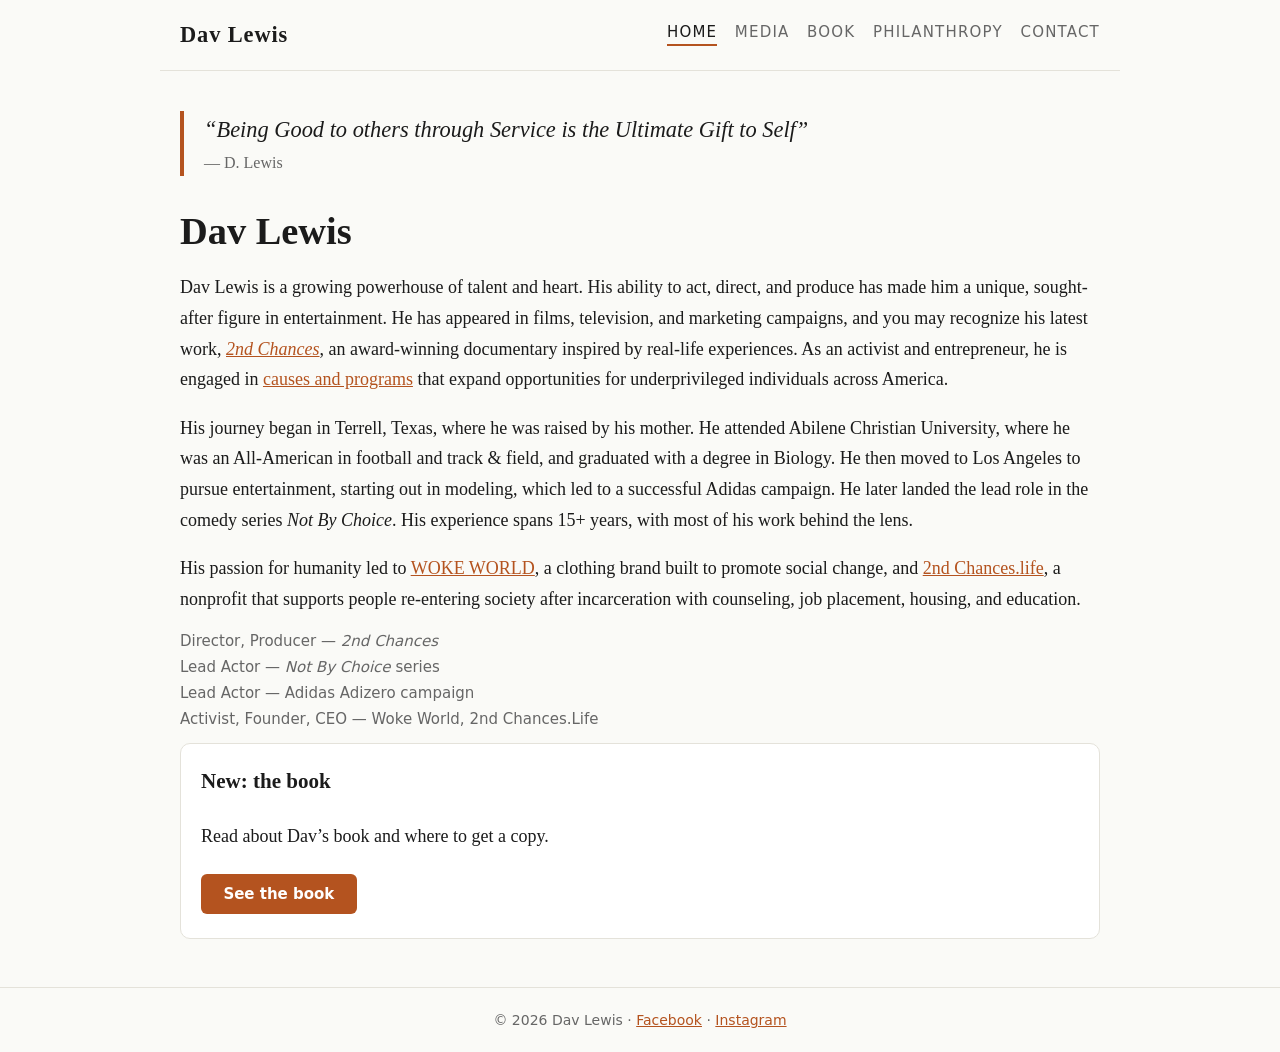
==== index.html @ 95f05211 "first commit" ====
<!DOCTYPE html>
<html lang="en">
<head>
<meta charset="utf-8">
<meta name="viewport" content="width=device-width, initial-scale=1">
<title>Home | Dav Lewis</title>
<meta name="description" content="Dav Lewis is an actor, director, producer, activist. Founder of Woke World and nonprofit 2ndchances.life">
<link rel="stylesheet" href="style.css">
</head>
<body>
<header>
<a class="brand" href="index.html">Dav Lewis</a>
<nav>
<a href="index.html" aria-current="page">Home</a>
<a href="media.html">Media</a>
<a href="book.html">Book</a>
<a href="philanthropy.html">Philanthropy</a>
<a href="contact.html">Contact</a>
</nav>
</header>
<main>
<blockquote>“Being Good to others through Service is the Ultimate Gift to Self”<cite>— D. Lewis</cite></blockquote>
<h1>Dav Lewis</h1>
<p>Dav Lewis is a growing powerhouse of talent and heart. His ability to act, direct, and produce has made him a unique, sought-after figure in entertainment. He has appeared in films, television, and marketing campaigns, and you may recognize his latest work, <a href="https://www.davlewis.com/video"><em>2nd Chances</em></a>, an award-winning documentary inspired by real-life experiences. As an activist and entrepreneur, he is engaged in <a href="philanthropy.html">causes and programs</a> that expand opportunities for underprivileged individuals across America.</p>
<p>His journey began in Terrell, Texas, where he was raised by his mother. He attended Abilene Christian University, where he was an All-American in football and track &amp; field, and graduated with a degree in Biology. He then moved to Los Angeles to pursue entertainment, starting out in modeling, which led to a successful Adidas campaign. He later landed the lead role in the comedy series <em>Not By Choice</em>. His experience spans 15+ years, with most of his work behind the lens.</p>
<p>His passion for humanity led to <a href="https://www.wokeworld.com">WOKE WORLD</a>, a clothing brand built to promote social change, and <a href="https://www.2ndchances.life">2nd Chances.life</a>, a nonprofit that supports people re-entering society after incarceration with counseling, job placement, housing, and education.</p>
<ul class="roles">
<li>Director, Producer — <em>2nd Chances</em></li>
<li>Lead Actor — <em>Not By Choice</em> series</li>
<li>Lead Actor — Adidas Adizero campaign</li>
<li>Activist, Founder, CEO — Woke World, 2nd Chances.Life</li>
</ul>
<div class="card"><h3>New: the book</h3><p>Read about Dav’s book and where to get a copy.</p><a class="btn" href="book.html">See the book</a></div>
</main>
<footer>© <script>document.write(new Date().getFullYear())</script> Dav Lewis · <a href="https://www.facebook.com/1055900717862906">Facebook</a> · <a href="https://instagram.com/dav.lewis.official">Instagram</a></footer>
</body>
</html>
---- style.css ----
:root{--bg:#fafaf7;--fg:#1b1b1b;--muted:#666;--accent:#b4531f;--card:#fff;--line:#e4e2da}
@media (prefers-color-scheme:dark){:root{--bg:#141414;--fg:#f0eee8;--muted:#a09d95;--accent:#e08a57;--card:#1d1d1d;--line:#2d2d2d}}
*{box-sizing:border-box}
body{margin:0;background:var(--bg);color:var(--fg);font:18px/1.7 Georgia,"Times New Roman",serif}
a{color:var(--accent)}
header{border-bottom:1px solid var(--line);padding:1rem 1.25rem;display:flex;flex-wrap:wrap;gap:.75rem 2rem;align-items:center;justify-content:space-between;max-width:960px;margin:auto}
.brand{font-size:1.4rem;font-weight:bold;letter-spacing:.04em;text-decoration:none;color:var(--fg)}
nav{display:flex;flex-wrap:wrap;gap:1.1rem;font:15px/1 system-ui,sans-serif;text-transform:uppercase;letter-spacing:.08em}
nav a{text-decoration:none;color:var(--muted);padding-bottom:4px}
nav a:hover,nav a[aria-current]{color:var(--fg);border-bottom:2px solid var(--accent)}
main{max-width:960px;margin:auto;padding:2.5rem 1.25rem 3rem}
h1,h2{line-height:1.2}
h1{font-size:2.4rem;margin:0 0 1rem}
blockquote{margin:0 0 2rem;padding-left:1.25rem;border-left:4px solid var(--accent);font-size:1.4rem;font-style:italic}
blockquote cite{display:block;font-size:1rem;color:var(--muted);font-style:normal}
.roles{list-style:none;padding:0;display:grid;gap:.5rem;font:15px system-ui,sans-serif;color:var(--muted)}
.cards{display:grid;gap:1.25rem;grid-template-columns:repeat(auto-fit,minmax(260px,1fr));margin:1.5rem 0}
.card{background:var(--card);border:1px solid var(--line);border-radius:10px;padding:1.25rem}
.card h3{margin-top:0}
.book{display:grid;gap:2rem;grid-template-columns:minmax(0,280px) 1fr;align-items:start}
.cover{aspect-ratio:2/3;width:100%;border-radius:6px;background:linear-gradient(135deg,var(--accent),#3a2a20);color:#fff;display:flex;align-items:center;justify-content:center;text-align:center;padding:1rem;font-size:1.4rem;box-shadow:0 8px 24px rgba(0,0,0,.25)}
img.cover{object-fit:cover;padding:0}
.btn{display:inline-block;background:var(--accent);color:#fff;text-decoration:none;padding:.7rem 1.4rem;border-radius:6px;font:600 15px system-ui,sans-serif;margin:.25rem .5rem .25rem 0}
.btn.alt{background:transparent;color:var(--accent);border:2px solid var(--accent)}
.meta{font:15px system-ui,sans-serif;color:var(--muted)}
footer{border-top:1px solid var(--line);text-align:center;padding:1.5rem;font:14px system-ui,sans-serif;color:var(--muted)}
@media(max-width:700px){.book{grid-template-columns:1fr}.cover{max-width:240px}}
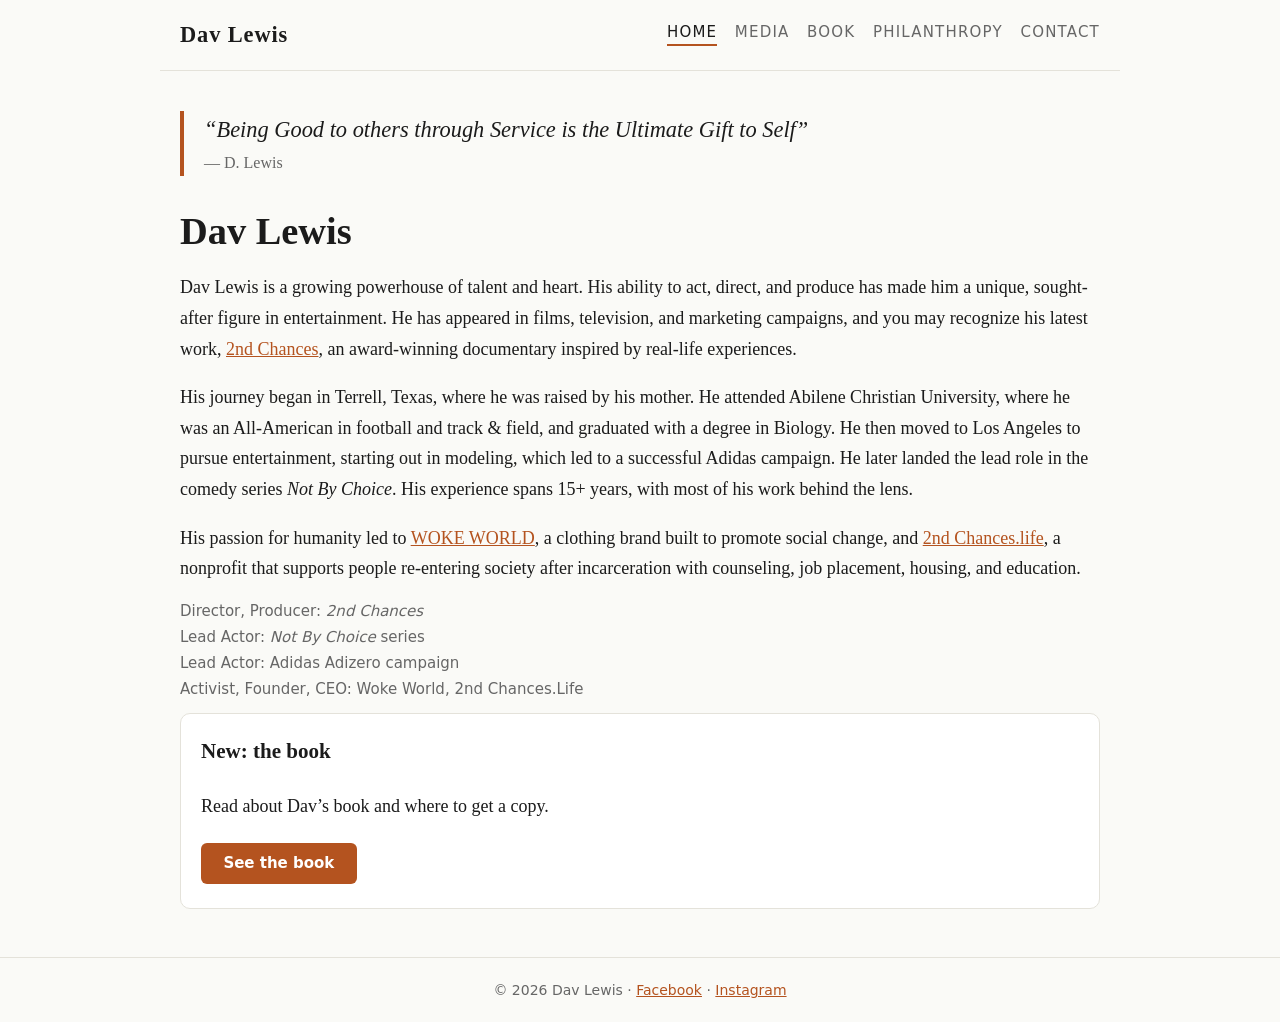
==== commit 8e878d21: "updated files" ====
--- a/index.html
+++ b/index.html
@@ -7,31 +7,11 @@
 <meta name="description" content="Dav Lewis is an actor, director, producer, activist. Founder of Woke World and nonprofit 2ndchances.life">
 <link rel="stylesheet" href="style.css">
 </head>
-<body>
-<header>
-<a class="brand" href="index.html">Dav Lewis</a>
-<nav>
-<a href="index.html" aria-current="page">Home</a>
-<a href="media.html">Media</a>
-<a href="book.html">Book</a>
-<a href="philanthropy.html">Philanthropy</a>
-<a href="contact.html">Contact</a>
-</nav>
-</header>
-<main>
-<blockquote>“Being Good to others through Service is the Ultimate Gift to Self”<cite>— D. Lewis</cite></blockquote>
-<h1>Dav Lewis</h1>
-<p>Dav Lewis is a growing powerhouse of talent and heart. His ability to act, direct, and produce has made him a unique, sought-after figure in entertainment. He has appeared in films, television, and marketing campaigns, and you may recognize his latest work, <a href="https://www.davlewis.com/video"><em>2nd Chances</em></a>, an award-winning documentary inspired by real-life experiences. As an activist and entrepreneur, he is engaged in <a href="philanthropy.html">causes and programs</a> that expand opportunities for underprivileged individuals across America.</p>
-<p>His journey began in Terrell, Texas, where he was raised by his mother. He attended Abilene Christian University, where he was an All-American in football and track &amp; field, and graduated with a degree in Biology. He then moved to Los Angeles to pursue entertainment, starting out in modeling, which led to a successful Adidas campaign. He later landed the lead role in the comedy series <em>Not By Choice</em>. His experience spans 15+ years, with most of his work behind the lens.</p>
-<p>His passion for humanity led to <a href="https://www.wokeworld.com">WOKE WORLD</a>, a clothing brand built to promote social change, and <a href="https://www.2ndchances.life">2nd Chances.life</a>, a nonprofit that supports people re-entering society after incarceration with counseling, job placement, housing, and education.</p>
-<ul class="roles">
-<li>Director, Producer — <em>2nd Chances</em></li>
-<li>Lead Actor — <em>Not By Choice</em> series</li>
-<li>Lead Actor — Adidas Adizero campaign</li>
-<li>Activist, Founder, CEO — Woke World, 2nd Chances.Life</li>
-</ul>
-<div class="card"><h3>New: the book</h3><p>Read about Dav’s book and where to get a copy.</p><a class="btn" href="book.html">See the book</a></div>
-</main>
-<footer>© <script>document.write(new Date().getFullYear())</script> Dav Lewis · <a href="https://www.facebook.com/1055900717862906">Facebook</a> · <a href="https://instagram.com/dav.lewis.official">Instagram</a></footer>
+<body data-page="home">
+<header></header>
+<main></main>
+<footer></footer>
+<script src="content.js"></script>
+<script src="site.js"></script>
 </body>
 </html>
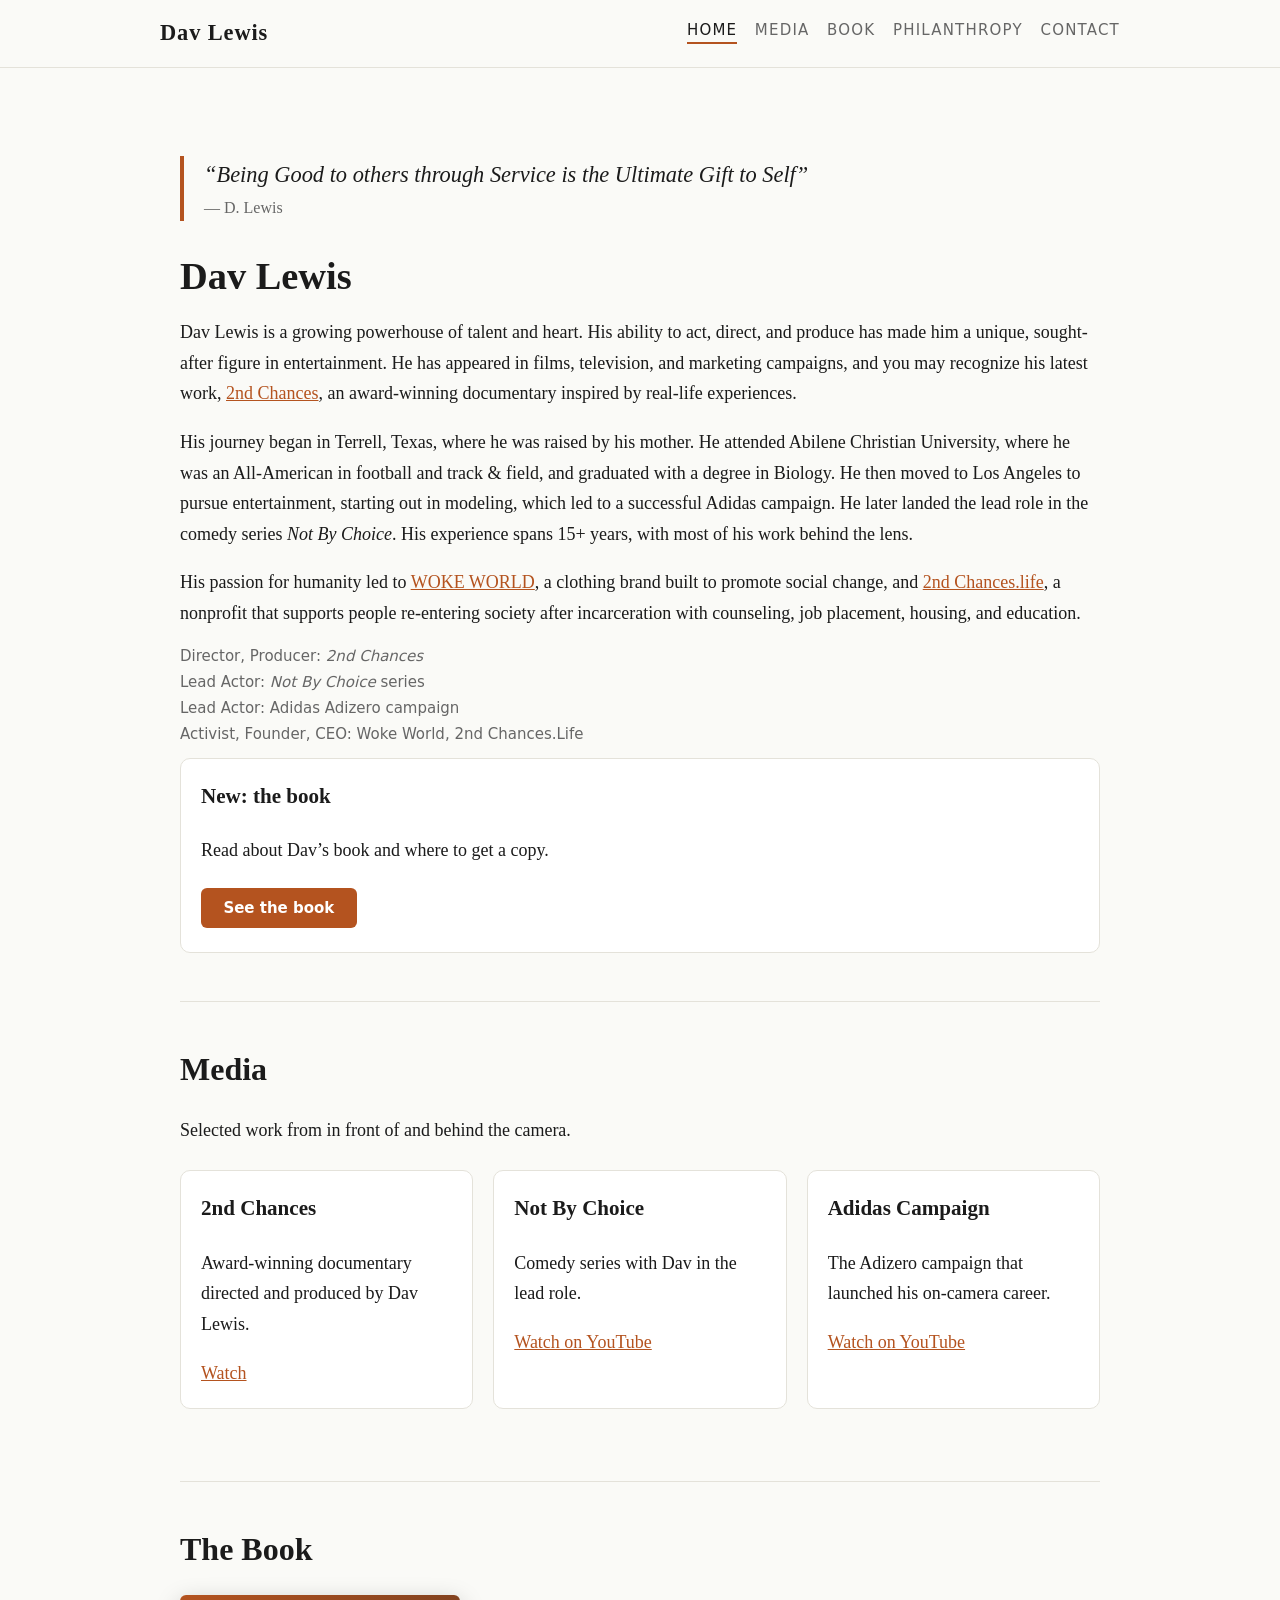
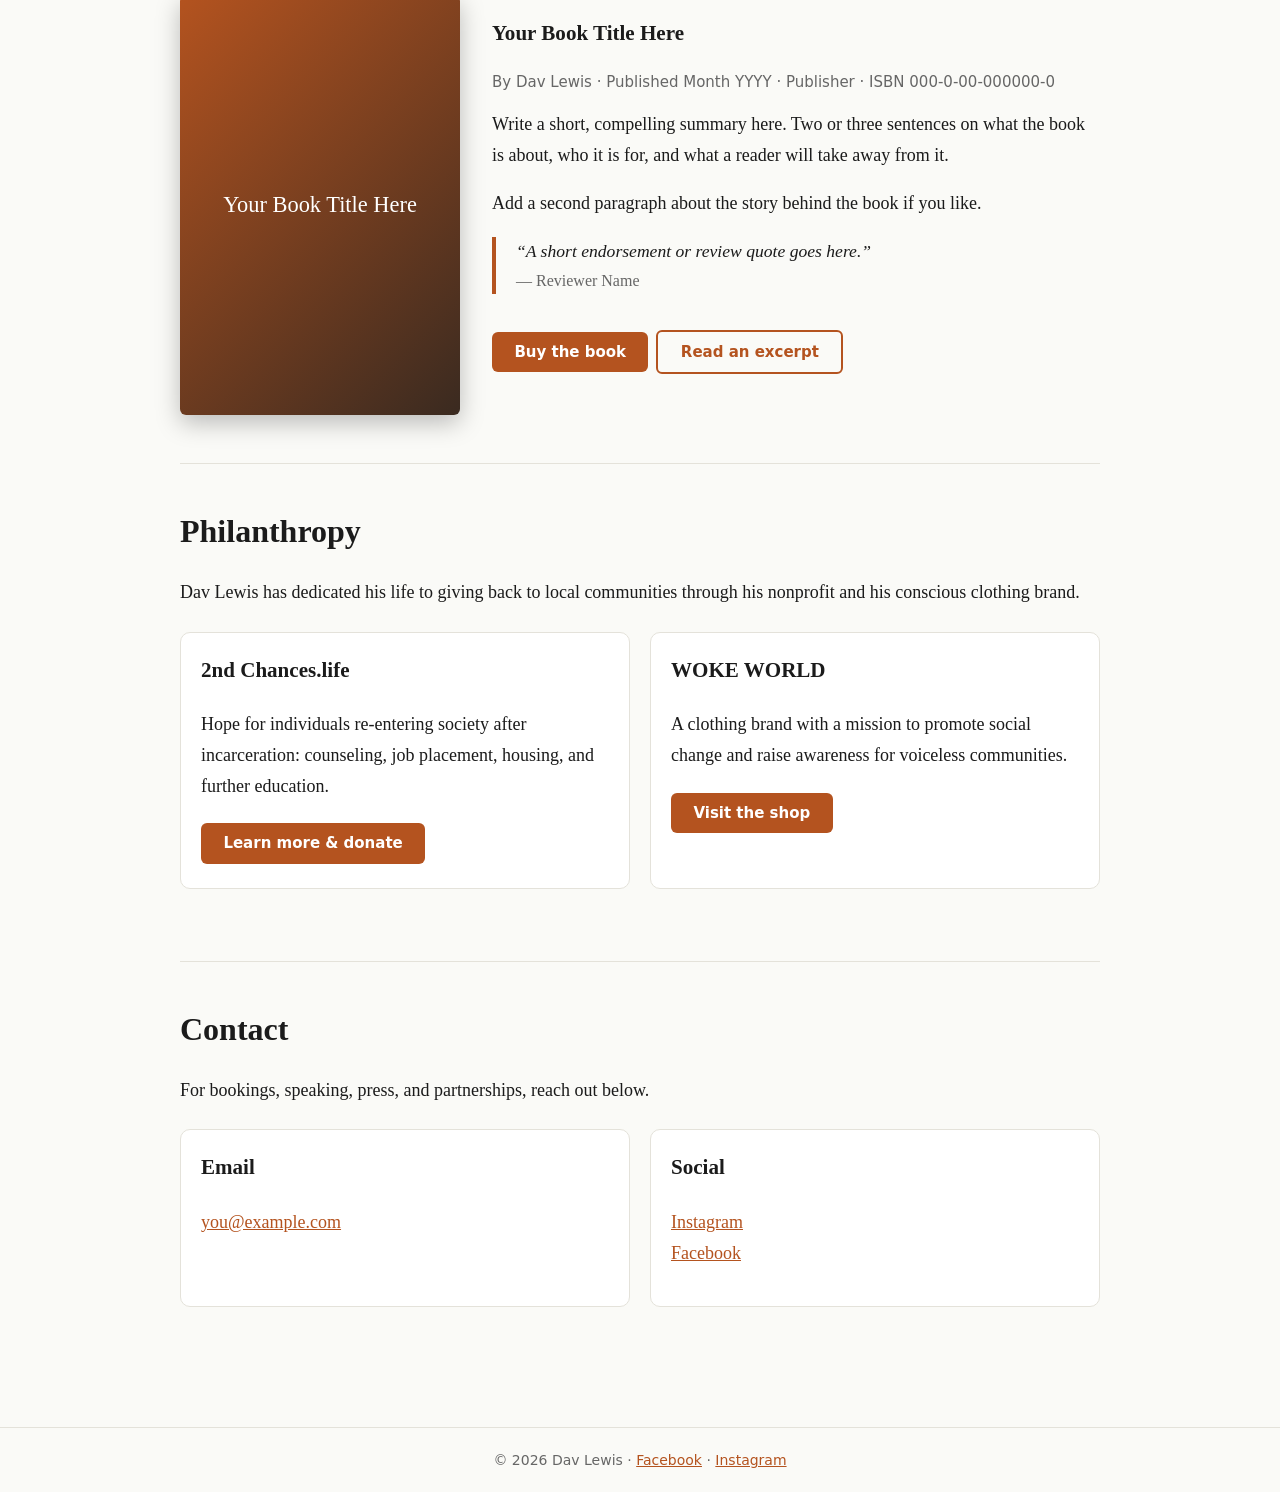
==== commit e7aae8a3: "updated files part 2" ====
--- a/index.html
+++ b/index.html
@@ -3,11 +3,11 @@
 <head>
 <meta charset="utf-8">
 <meta name="viewport" content="width=device-width, initial-scale=1">
-<title>Home | Dav Lewis</title>
+<title>Dav Lewis</title>
 <meta name="description" content="Dav Lewis is an actor, director, producer, activist. Founder of Woke World and nonprofit 2ndchances.life">
 <link rel="stylesheet" href="style.css">
 </head>
-<body data-page="home">
+<body>
 <header></header>
 <main></main>
 <footer></footer>
--- a/style.css
+++ b/style.css
@@ -25,3 +25,10 @@
 .meta{font:15px system-ui,sans-serif;color:var(--muted)}
 footer{border-top:1px solid var(--line);text-align:center;padding:1.5rem;font:14px system-ui,sans-serif;color:var(--muted)}
 @media(max-width:700px){.book{grid-template-columns:1fr}.cover{max-width:240px}}
+/* One-page layout */
+html{scroll-behavior:smooth}
+header{position:sticky;top:0;z-index:10;max-width:none;padding:.9rem max(1.25rem,calc((100% - 960px)/2));background:var(--bg)}
+section{padding:3rem 0;scroll-margin-top:4.5rem;border-bottom:1px solid var(--line)}
+section:last-child{border-bottom:0}
+section h2{font-size:2rem;margin-top:0}
+@media(prefers-reduced-motion:reduce){html{scroll-behavior:auto}}
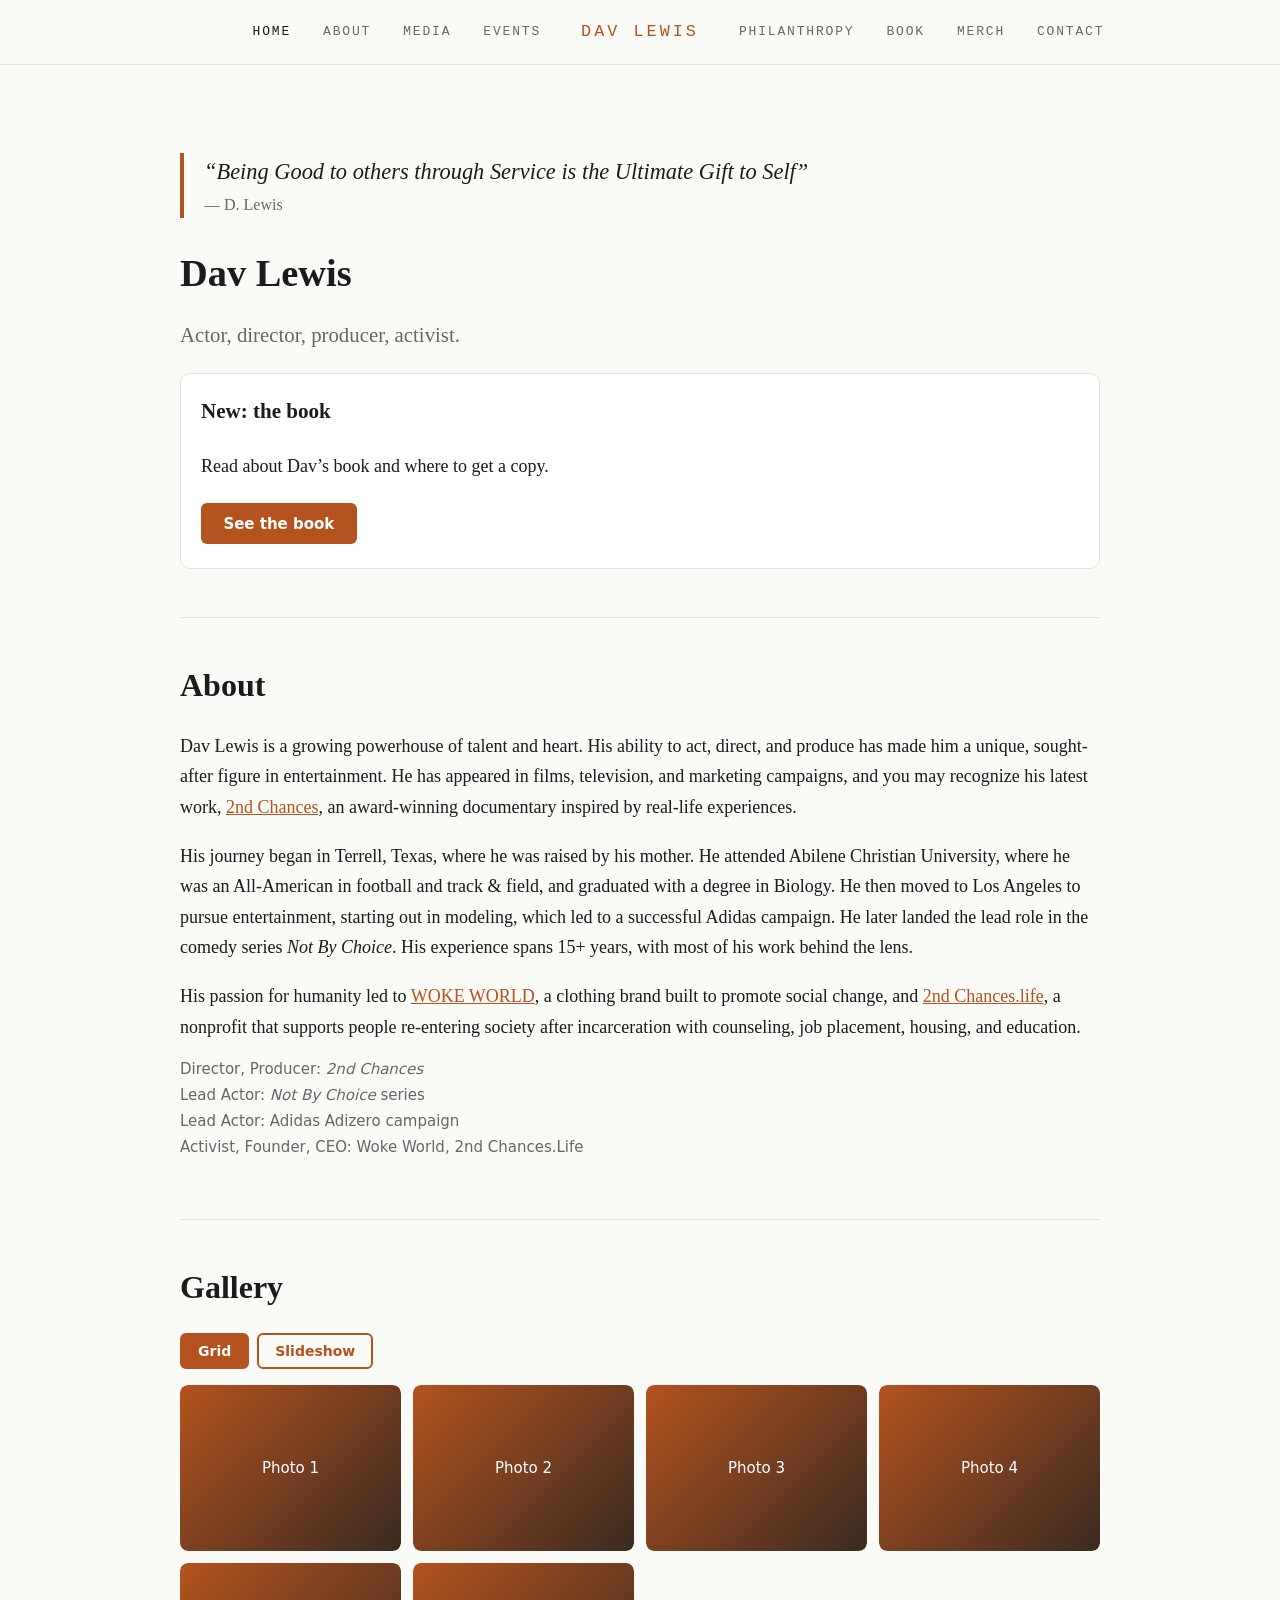
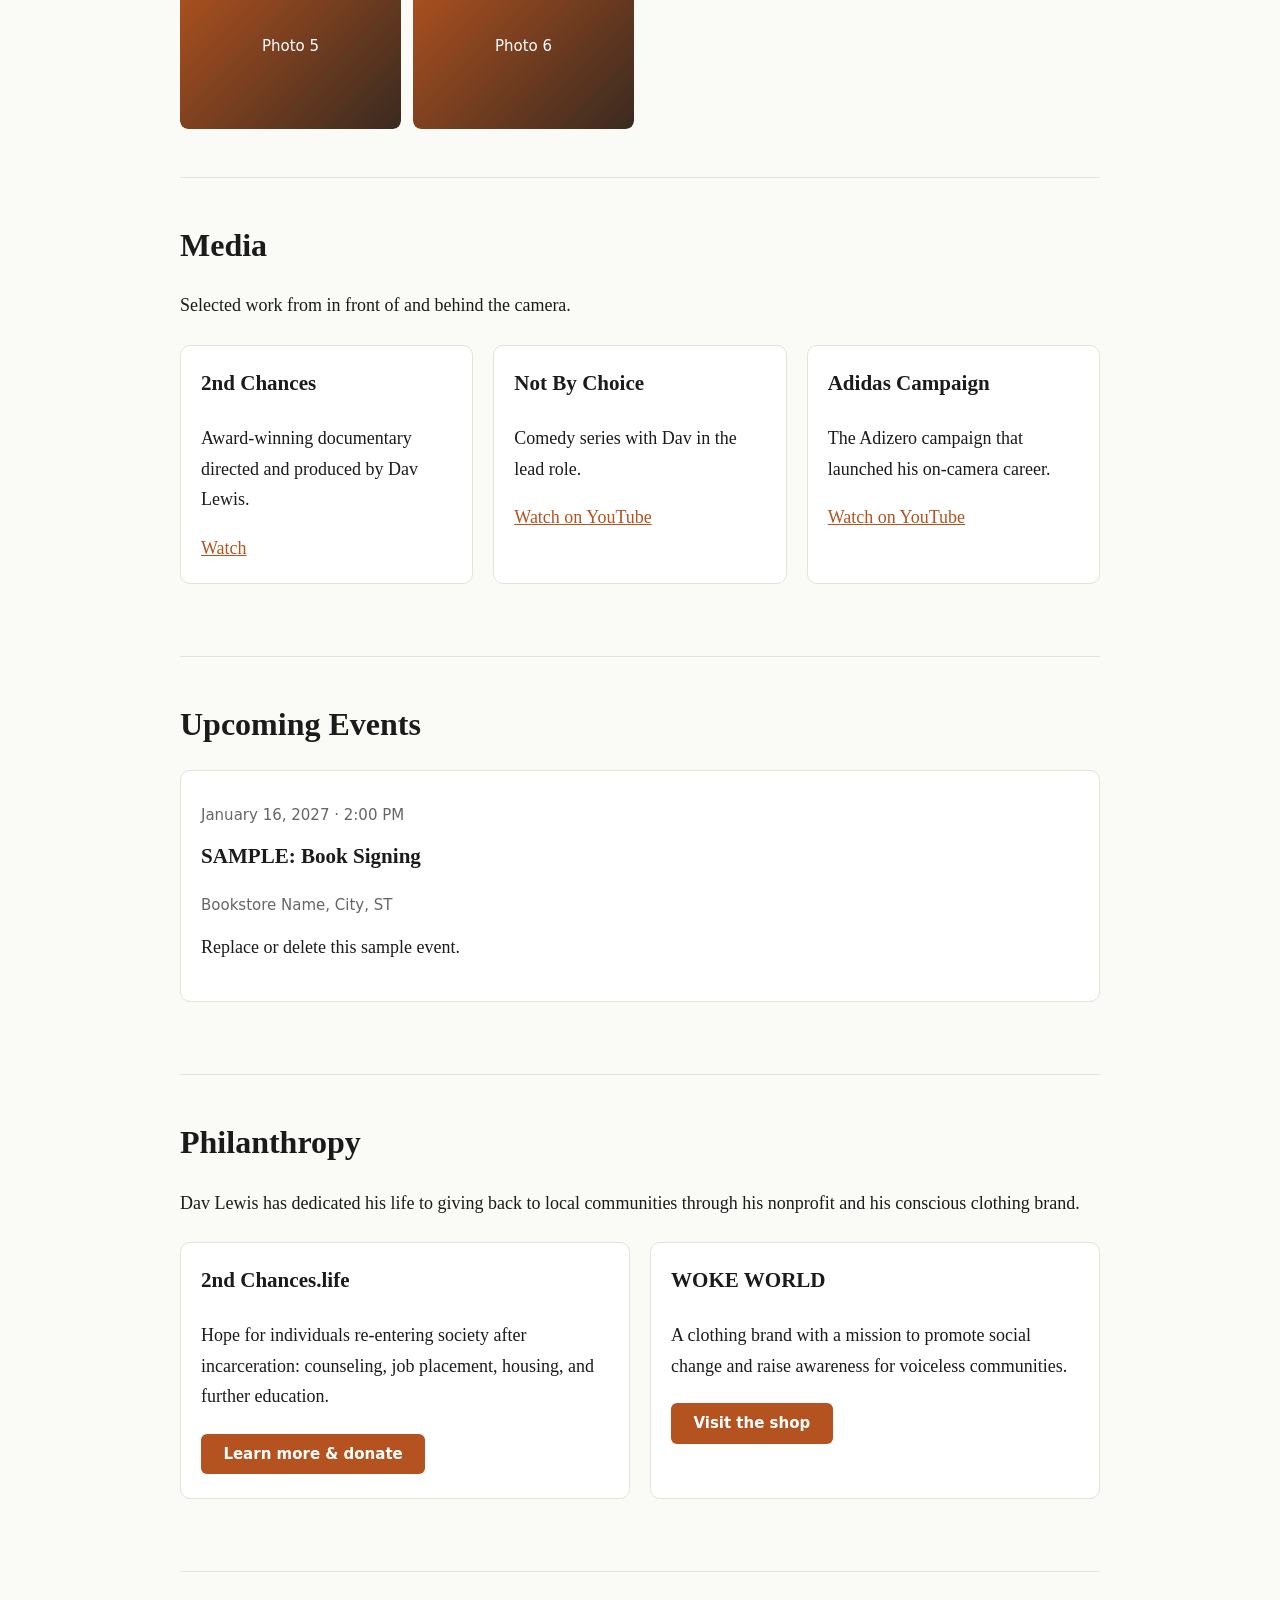
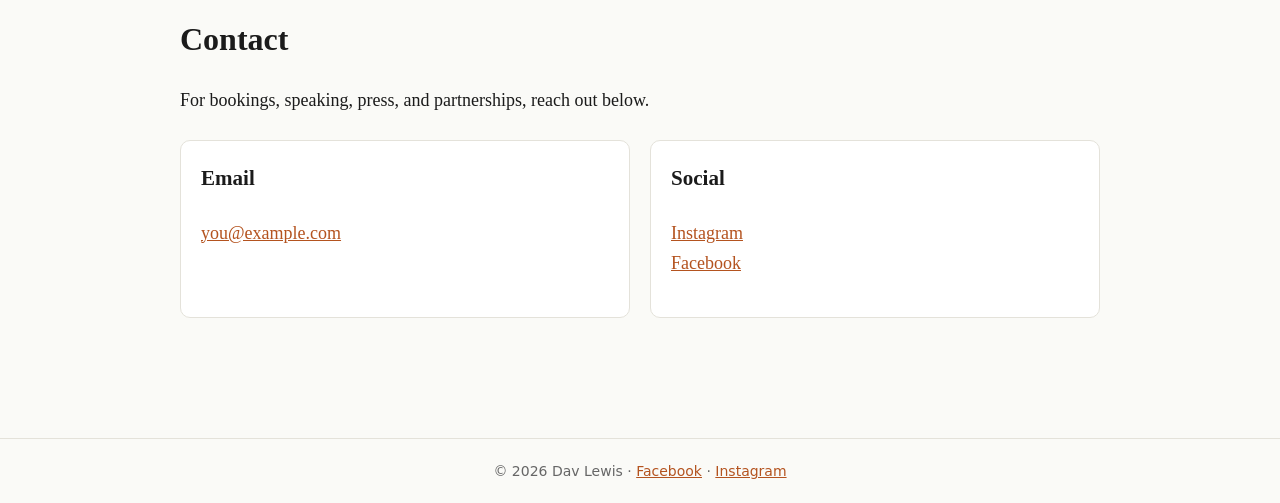
==== commit 6201aea0: "styling and structure" ====
--- a/index.html
+++ b/index.html
@@ -7,7 +7,7 @@
 <meta name="description" content="Dav Lewis is an actor, director, producer, activist. Founder of Woke World and nonprofit 2ndchances.life">
 <link rel="stylesheet" href="style.css">
 </head>
-<body>
+<body data-page="home">
 <header></header>
 <main></main>
 <footer></footer>
--- a/style.css
+++ b/style.css
@@ -32,3 +32,40 @@
 section:last-child{border-bottom:0}
 section h2{font-size:2rem;margin-top:0}
 @media(prefers-reduced-motion:reduce){html{scroll-behavior:auto}}
+/* Gallery, events, merch */
+nav{gap:.5rem 1rem;font-size:13px}
+.lead{font-size:1.3rem;color:var(--muted)}
+.tabs{display:flex;gap:.5rem;margin-bottom:1rem}
+.tabs button{font:600 14px system-ui,sans-serif;padding:.5rem 1rem;border-radius:6px;border:2px solid var(--accent);background:transparent;color:var(--accent);cursor:pointer}
+.tabs button[aria-pressed="true"]{background:var(--accent);color:#fff}
+.grid{display:grid;gap:.75rem;grid-template-columns:repeat(auto-fill,minmax(180px,1fr))}
+.tile{padding:0;border:0;background:none;cursor:pointer;border-radius:8px;overflow:hidden}
+.pic{display:block;width:100%;aspect-ratio:4/3;object-fit:cover;border-radius:8px}
+.ph{display:flex;align-items:center;justify-content:center;background:linear-gradient(135deg,var(--accent),#3a2a20);color:#fff;font:15px system-ui,sans-serif;text-align:center;padding:.5rem}
+.show{position:relative;max-width:800px;margin:auto}
+.show .pic{aspect-ratio:3/2}
+.arrow{position:absolute;top:calc(50% - 2.5rem);width:2.8rem;height:2.8rem;border-radius:50%;border:0;background:rgba(0,0,0,.55);color:#fff;font-size:1.8rem;line-height:1;cursor:pointer}
+.arrow.prev{left:.6rem}.arrow.next{right:.6rem}
+.cap{text-align:center;font:15px system-ui,sans-serif;color:var(--muted)}
+.card .pic{margin-bottom:1rem}
+/* Top bar: name centered, menu split left and right */
+body{overflow-x:hidden}
+header{--hf:var(--muted);--hc:var(--fg);--hb:var(--accent);display:grid;grid-template-columns:1fr auto 1fr;align-items:center;gap:0 2.5rem;max-width:none;padding:1.1rem 2rem;transition:background .25s,border-color .25s}
+header,header nav a,.brand{font-family:"IBM Plex Mono",ui-monospace,SFMono-Regular,Menlo,Consolas,monospace}
+header nav{display:flex;flex-wrap:wrap;gap:.4rem 2rem;font-size:13px;letter-spacing:.14em;justify-content:flex-start}
+header nav:first-child{justify-content:flex-end}
+header nav a{color:var(--hf);border-bottom:0;padding:0}
+header nav a:hover,header nav a[aria-current]{color:var(--hc);border-bottom:0}
+.brand{color:var(--hb);font-size:1.05rem;font-weight:400;letter-spacing:.18em;text-transform:uppercase}
+body.has-hero header{position:fixed;left:0;right:0;top:0}
+body.has-hero header:not(.solid){--hf:rgba(255,255,255,.7);--hc:#fff;--hb:#e8cfae;background:transparent;border-bottom-color:transparent}
+body.has-hero main{padding-top:0}
+.hero{width:100vw;margin-left:calc(50% - 50vw);min-height:100vh;padding:7rem max(1.25rem,calc((100vw - 960px)/2)) 3rem;display:flex;flex-direction:column;justify-content:flex-end;background-size:cover;background-position:center top;color:#fff;border-bottom:0}
+.hero .lead,.hero blockquote cite{color:rgba(255,255,255,.85)}
+.hero .card{color:var(--fg)}
+@media(max-width:860px){
+header{display:flex;flex-direction:column;gap:.6rem;padding:.8rem 1rem}
+.brand{order:-1}
+header nav,header nav:first-child{justify-content:center;gap:.4rem 1.1rem}
+section{scroll-margin-top:7rem}
+}
